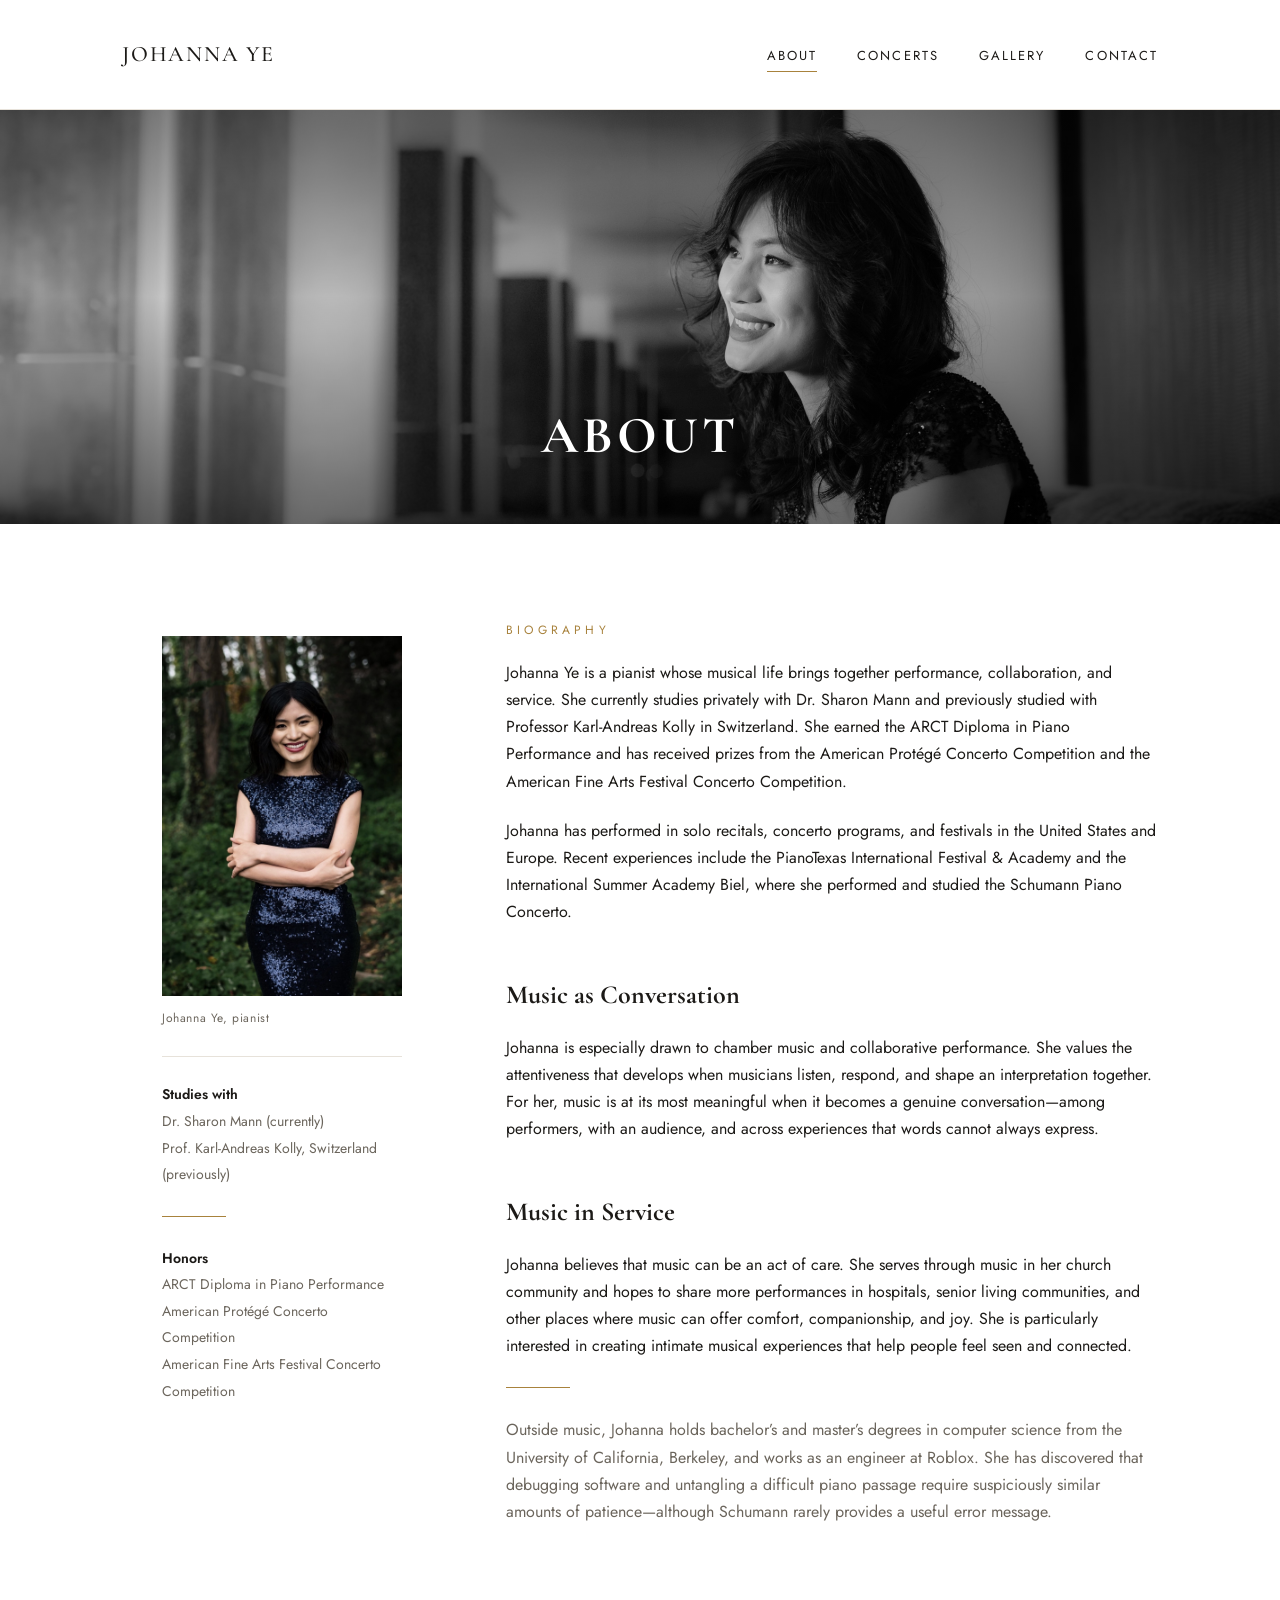
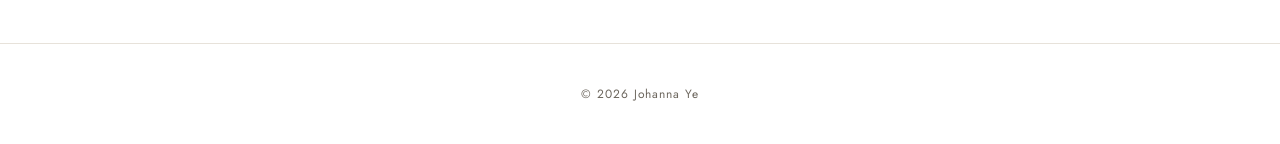
==== about.html @ 04911866 "Initial site: home, about, concerts, gallery, contact" ====
<!DOCTYPE html>
<html lang="en">
<head>
<meta charset="UTF-8">
<meta name="viewport" content="width=device-width, initial-scale=1.0">
<title>About | Johanna Ye</title>
<meta name="description" content="Biography of pianist Johanna Ye.">
<link rel="preconnect" href="https://fonts.googleapis.com">
<link rel="preconnect" href="https://fonts.gstatic.com" crossorigin>
<link href="https://fonts.googleapis.com/css2?family=Cormorant+Garamond:wght@400;500;600&family=Jost:wght@400;500;600&display=swap" rel="stylesheet">
<link rel="stylesheet" href="css/style.css">
</head>
<body>

<header class="site-header is-solid">
  <div class="wrap header-row">
    <a class="brand" href="index.html">Johanna Ye</a>
    <button class="nav-toggle" aria-label="Toggle navigation"><span></span><span></span><span></span></button>
    <nav class="main-nav">
      <ul>
        <li><a class="active" href="about.html">About</a></li>
        <li><a href="concerts.html">Concerts</a></li>
        <li><a href="gallery.html">Gallery</a></li>
        <li><a href="contact.html">Contact</a></li>
      </ul>
    </nav>
  </div>
</header>

<section class="page-hero">
  <img src="images/hero.jpg" alt="Johanna Ye, pianist">
  <div class="hero-overlay"></div>
  <h1 class="page-title">About</h1>
</section>

<main>
  <section class="section">
    <div class="wrap">
      <div class="bio-grid">
        <figure class="bio-photo">
          <img src="images/gallery-outdoor.jpg" alt="Johanna Ye">
          <figcaption>Johanna Ye, pianist</figcaption>
          <div class="credentials">
            <strong>Studies with</strong><br>
            Dr. Sharon Mann (currently)<br>
            Prof. Karl-Andreas Kolly, Switzerland (previously)
            <div class="rule"></div>
            <strong>Honors</strong><br>
            ARCT Diploma in Piano Performance<br>
            American Protégé Concerto Competition<br>
            American Fine Arts Festival Concerto Competition
          </div>
        </figure>

        <div class="bio-copy">
          <p class="section-kicker">Biography</p>
          <p>Johanna Ye is a pianist whose musical life brings together performance, collaboration, and service. She currently studies privately with Dr. Sharon Mann and previously studied with Professor Karl-Andreas Kolly in Switzerland. She earned the ARCT Diploma in Piano Performance and has received prizes from the American Protégé Concerto Competition and the American Fine Arts Festival Concerto Competition.</p>
          <p>Johanna has performed in solo recitals, concerto programs, and festivals in the United States and Europe. Recent experiences include the PianoTexas International Festival &amp; Academy and the International Summer Academy Biel, where she performed and studied the Schumann Piano Concerto.</p>

          <h2 class="subhead">Music as Conversation</h2>
          <p>Johanna is especially drawn to chamber music and collaborative performance. She values the attentiveness that develops when musicians listen, respond, and shape an interpretation together. For her, music is at its most meaningful when it becomes a genuine conversation&mdash;among performers, with an audience, and across experiences that words cannot always express.</p>

          <h2 class="subhead">Music in Service</h2>
          <p>Johanna believes that music can be an act of care. She serves through music in her church community and hopes to share more performances in hospitals, senior living communities, and other places where music can offer comfort, companionship, and joy. She is particularly interested in creating intimate musical experiences that help people feel seen and connected.</p>

          <div class="rule"></div>
          <p class="muted">Outside music, Johanna holds bachelor&rsquo;s and master&rsquo;s degrees in computer science from the University of California, Berkeley, and works as an engineer at Roblox. She has discovered that debugging software and untangling a difficult piano passage require suspiciously similar amounts of patience&mdash;although Schumann rarely provides a useful error message.</p>
        </div>
      </div>
    </div>
  </section>
</main>

<footer class="site-footer">
  <div class="wrap">&copy; <span id="year"></span> Johanna Ye</div>
</footer>

<script src="js/main.js"></script>
<script>document.getElementById("year").textContent = new Date().getFullYear();</script>
</body>
</html>
---- css/style.css ----
:root {
  --gold: #a8823c;
  --gold-light: #c9a35f;
  --ink: #1c1a17;
  --paper: #ffffff;
  --paper-warm: #faf8f5;
  --line: #e7e2da;
  --muted: #6b655c;
  --serif: "Cormorant Garamond", Georgia, "Times New Roman", serif;
  --sans: "Jost", "Helvetica Neue", Arial, sans-serif;
}

* { box-sizing: border-box; }

html { scroll-behavior: smooth; }

body {
  margin: 0;
  font-family: var(--sans);
  color: var(--ink);
  background: var(--paper);
  font-size: 16px;
  line-height: 1.7;
  -webkit-font-smoothing: antialiased;
}

a { color: inherit; text-decoration: none; }

img { max-width: 100%; display: block; }

.wrap {
  max-width: 1100px;
  margin: 0 auto;
  padding: 0 32px;
}

/* Header / Nav */

.site-header {
  position: absolute;
  top: 0;
  left: 0;
  right: 0;
  z-index: 20;
  padding: 36px 0;
}

.site-header.is-solid {
  position: relative;
  background: var(--paper);
  border-bottom: 1px solid var(--line);
}

.header-row {
  display: flex;
  align-items: center;
  justify-content: space-between;
}

.brand {
  font-family: var(--serif);
  font-size: 22px;
  letter-spacing: 0.08em;
  text-transform: uppercase;
  font-weight: 500;
}

.site-header.on-photo .brand,
.site-header.on-photo .nav a {
  color: #fff;
  text-shadow: 0 1px 6px rgba(0,0,0,0.35);
}

.site-header.on-photo {
  transition: background 0.3s ease, border-color 0.3s ease, padding 0.3s ease;
}

.site-header.on-photo.scrolled {
  position: fixed;
  background: rgba(255,255,255,0.96);
  border-bottom: 1px solid var(--line);
  padding: 18px 0;
}

.site-header.on-photo.scrolled .brand,
.site-header.on-photo.scrolled nav.main-nav a {
  color: var(--ink);
  text-shadow: none;
}

nav.main-nav ul {
  list-style: none;
  display: flex;
  gap: 40px;
  margin: 0;
  padding: 0;
}

nav.main-nav a {
  font-size: 13px;
  letter-spacing: 0.16em;
  text-transform: uppercase;
  padding-bottom: 6px;
  border-bottom: 1px solid transparent;
  transition: border-color 0.25s ease, opacity 0.25s ease;
}

nav.main-nav a:hover,
nav.main-nav a.active {
  border-bottom-color: var(--gold);
}

.nav-toggle {
  display: none;
  flex-direction: column;
  gap: 5px;
  background: none;
  border: 0;
  cursor: pointer;
  padding: 4px;
}

.nav-toggle span {
  width: 24px;
  height: 1px;
  background: currentColor;
}

@media (max-width: 700px) {
  .nav-toggle { display: flex; }

  nav.main-nav {
    position: absolute;
    top: 100%;
    left: 0;
    right: 0;
    background: var(--paper);
    border-bottom: 1px solid var(--line);
    max-height: 0;
    overflow: hidden;
    transition: max-height 0.3s ease;
  }

  nav.main-nav.open { max-height: 320px; }

  nav.main-nav ul {
    flex-direction: column;
    gap: 0;
    padding: 8px 32px 20px;
  }

  nav.main-nav a {
    display: block;
    padding: 12px 0;
    color: var(--ink) !important;
    text-shadow: none !important;
  }

  .site-header.on-photo.scrolled,
  .site-header { background: var(--paper); }

  .site-header.on-photo:not(.scrolled) nav.main-nav {
    background: rgba(20,18,16,0.96);
  }

  .site-header.on-photo:not(.scrolled) nav.main-nav a {
    color: #fff !important;
  }
}

/* Hero */

.hero {
  position: relative;
  height: 100vh;
  min-height: 560px;
  width: 100%;
  overflow: hidden;
  background: #0d0c0b;
}

.hero img {
  width: 100%;
  height: 100%;
  object-fit: cover;
  object-position: 60% 30%;
  opacity: 0.94;
}

.hero-overlay {
  position: absolute;
  inset: 0;
  background: linear-gradient(180deg, rgba(0,0,0,0.35) 0%, rgba(0,0,0,0.05) 35%, rgba(0,0,0,0.55) 100%);
}

.hero-caption {
  position: absolute;
  left: 0;
  right: 0;
  bottom: 64px;
  text-align: center;
  color: #fff;
}

.hero-caption .name {
  font-family: var(--serif);
  font-size: clamp(40px, 7vw, 78px);
  letter-spacing: 0.04em;
  margin: 0;
  text-shadow: 0 2px 18px rgba(0,0,0,0.4);
}

.hero-caption .role {
  margin-top: 10px;
  font-size: 14px;
  letter-spacing: 0.5em;
  text-transform: uppercase;
  color: var(--gold-light);
}

/* Page hero (smaller, for interior pages) */

.page-hero {
  position: relative;
  height: 46vh;
  min-height: 300px;
  width: 100%;
  overflow: hidden;
  background: #0d0c0b;
}

.page-hero img {
  width: 100%;
  height: 100%;
  object-fit: cover;
  object-position: 50% 25%;
}

.page-hero .hero-overlay {
  background: linear-gradient(180deg, rgba(0,0,0,0.45) 0%, rgba(0,0,0,0.15) 45%, rgba(0,0,0,0.55) 100%);
}

.page-hero .page-title {
  position: absolute;
  left: 0;
  right: 0;
  bottom: 44px;
  text-align: center;
  color: #fff;
  font-family: var(--serif);
  font-size: clamp(32px, 5vw, 52px);
  letter-spacing: 0.08em;
  text-transform: uppercase;
  margin: 0;
  text-shadow: 0 2px 14px rgba(0,0,0,0.4);
}

/* Sections */

main { display: block; }

.section {
  padding: 96px 0;
}

.section-narrow {
  max-width: 760px;
  margin: 0 auto;
}

.section-title {
  font-family: var(--serif);
  font-size: 34px;
  letter-spacing: 0.04em;
  margin: 0 0 8px;
}

.section-kicker {
  font-size: 12px;
  letter-spacing: 0.35em;
  text-transform: uppercase;
  color: var(--gold);
  margin: 0 0 18px;
}

.rule {
  width: 64px;
  height: 1px;
  background: var(--gold);
  margin: 28px 0;
}

.rule.center { margin-left: auto; margin-right: auto; }

p { margin: 0 0 22px; color: var(--ink); }

.lede {
  font-family: var(--serif);
  font-size: 24px;
  line-height: 1.6;
  color: var(--ink);
}

.muted { color: var(--muted); }

/* Bio page */

.bio-grid {
  display: grid;
  grid-template-columns: 320px 1fr;
  gap: 64px;
  align-items: start;
}

.bio-photo img {
  width: 100%;
  filter: grayscale(15%);
}

.bio-photo figcaption {
  margin-top: 12px;
  font-size: 12px;
  color: var(--muted);
  letter-spacing: 0.05em;
}

.credentials {
  margin-top: 28px;
  padding-top: 24px;
  border-top: 1px solid var(--line);
  font-size: 14px;
  color: var(--muted);
  line-height: 1.9;
}

.credentials strong {
  color: var(--ink);
  font-weight: 600;
}

.subhead {
  font-family: var(--serif);
  font-size: 26px;
  margin: 48px 0 16px;
}

.subhead:first-child { margin-top: 0; }

/* Concerts */

.concert-list {
  list-style: none;
  margin: 0;
  padding: 0;
}

.concert-item {
  display: grid;
  grid-template-columns: 140px 1fr;
  gap: 32px;
  padding: 28px 0;
  border-bottom: 1px solid var(--line);
}

.concert-item .date {
  font-family: var(--serif);
  font-size: 20px;
  color: var(--gold);
}

.concert-item .date .year {
  display: block;
  font-family: var(--sans);
  font-size: 12px;
  letter-spacing: 0.1em;
  color: var(--muted);
  margin-top: 2px;
}

.concert-item .program {
  font-weight: 500;
  margin-bottom: 4px;
}

.concert-item .venue {
  color: var(--muted);
  font-size: 14px;
}

.empty-note {
  text-align: center;
  padding: 40px 0;
  color: var(--muted);
  font-style: italic;
}

/* Gallery */

.gallery-grid {
  display: grid;
  grid-template-columns: repeat(2, 1fr);
  gap: 24px;
}

.gallery-grid figure {
  margin: 0;
  overflow: hidden;
  background: var(--paper-warm);
}

.gallery-grid img {
  width: 100%;
  height: 100%;
  object-fit: cover;
  transition: transform 0.6s ease;
}

.gallery-grid a:hover img {
  transform: scale(1.04);
}

.video-block {
  margin-top: 16px;
}

.video-frame {
  position: relative;
  padding-bottom: 56.25%;
  height: 0;
  overflow: hidden;
  background: #000;
}

.video-frame iframe {
  position: absolute;
  inset: 0;
  width: 100%;
  height: 100%;
  border: 0;
}

.video-caption {
  margin-top: 14px;
  font-size: 14px;
  color: var(--muted);
}

/* Contact */

.contact-grid {
  display: grid;
  grid-template-columns: 1fr 1px 1.3fr;
  gap: 64px;
  align-items: start;
}

.contact-divider {
  background: var(--line);
  height: 100%;
  min-height: 320px;
}

.contact-side {
  text-align: center;
  padding-top: 12px;
}

.contact-side .role-name {
  font-family: var(--serif);
  font-size: 26px;
  color: var(--gold);
}

.social-links {
  margin-top: 40px;
  display: flex;
  justify-content: center;
  gap: 28px;
  font-size: 13px;
  letter-spacing: 0.14em;
  text-transform: uppercase;
}

.social-links a { border-bottom: 1px solid var(--gold); padding-bottom: 3px; }

.contact-form-heading {
  text-align: center;
  margin-bottom: 40px;
}

.contact-form-heading h2 {
  font-family: var(--serif);
  color: var(--gold);
  font-size: 28px;
  margin: 0 0 10px;
}

.contact-form-heading p {
  color: var(--muted);
  margin: 0;
}

.contact-form .field-row {
  display: grid;
  grid-template-columns: 1fr 1fr;
  gap: 32px;
}

.contact-form .field {
  margin-bottom: 30px;
}

.contact-form label {
  display: block;
  font-size: 14px;
  color: var(--ink);
  margin-bottom: 10px;
}

.contact-form input,
.contact-form textarea {
  width: 100%;
  border: none;
  border-bottom: 1px solid var(--ink);
  background: transparent;
  font-family: var(--sans);
  font-size: 15px;
  padding: 6px 2px;
  color: var(--ink);
}

.contact-form input:focus,
.contact-form textarea:focus {
  outline: none;
  border-bottom-color: var(--gold);
}

.contact-form textarea {
  resize: vertical;
  min-height: 110px;
}

.contact-form .submit-row {
  text-align: center;
  margin-top: 12px;
}

.contact-form button {
  font-family: var(--serif);
  font-size: 18px;
  color: var(--gold);
  background: none;
  border: 1px solid var(--gold);
  padding: 12px 40px;
  cursor: pointer;
  transition: background 0.25s ease, color 0.25s ease;
}

.contact-form button:hover {
  background: var(--gold);
  color: #fff;
}

.form-status {
  text-align: center;
  margin-top: 20px;
  font-size: 14px;
}

.form-status.success { color: #4c6b3a; }
.form-status.error { color: #a33b2b; }

@media (max-width: 760px) {
  .contact-grid { grid-template-columns: 1fr; }
  .contact-divider { display: none; }
  .contact-form .field-row { grid-template-columns: 1fr; gap: 0; }
}

/* Footer */

footer.site-footer {
  border-top: 1px solid var(--line);
  padding: 40px 0;
  text-align: center;
  font-size: 12px;
  letter-spacing: 0.08em;
  color: var(--muted);
}

/* Responsive */

@media (max-width: 860px) {
  .bio-grid { grid-template-columns: 1fr; }
  .gallery-grid { grid-template-columns: 1fr; }
  nav.main-nav ul { gap: 22px; }
  .section { padding: 64px 0; }
}

@media (max-width: 620px) {
  .site-header { padding: 22px 0; }
  nav.main-nav ul { gap: 14px; }
  nav.main-nav a { font-size: 11px; letter-spacing: 0.08em; }
  .wrap { padding: 0 20px; }
  .concert-item { grid-template-columns: 1fr; gap: 6px; }
}
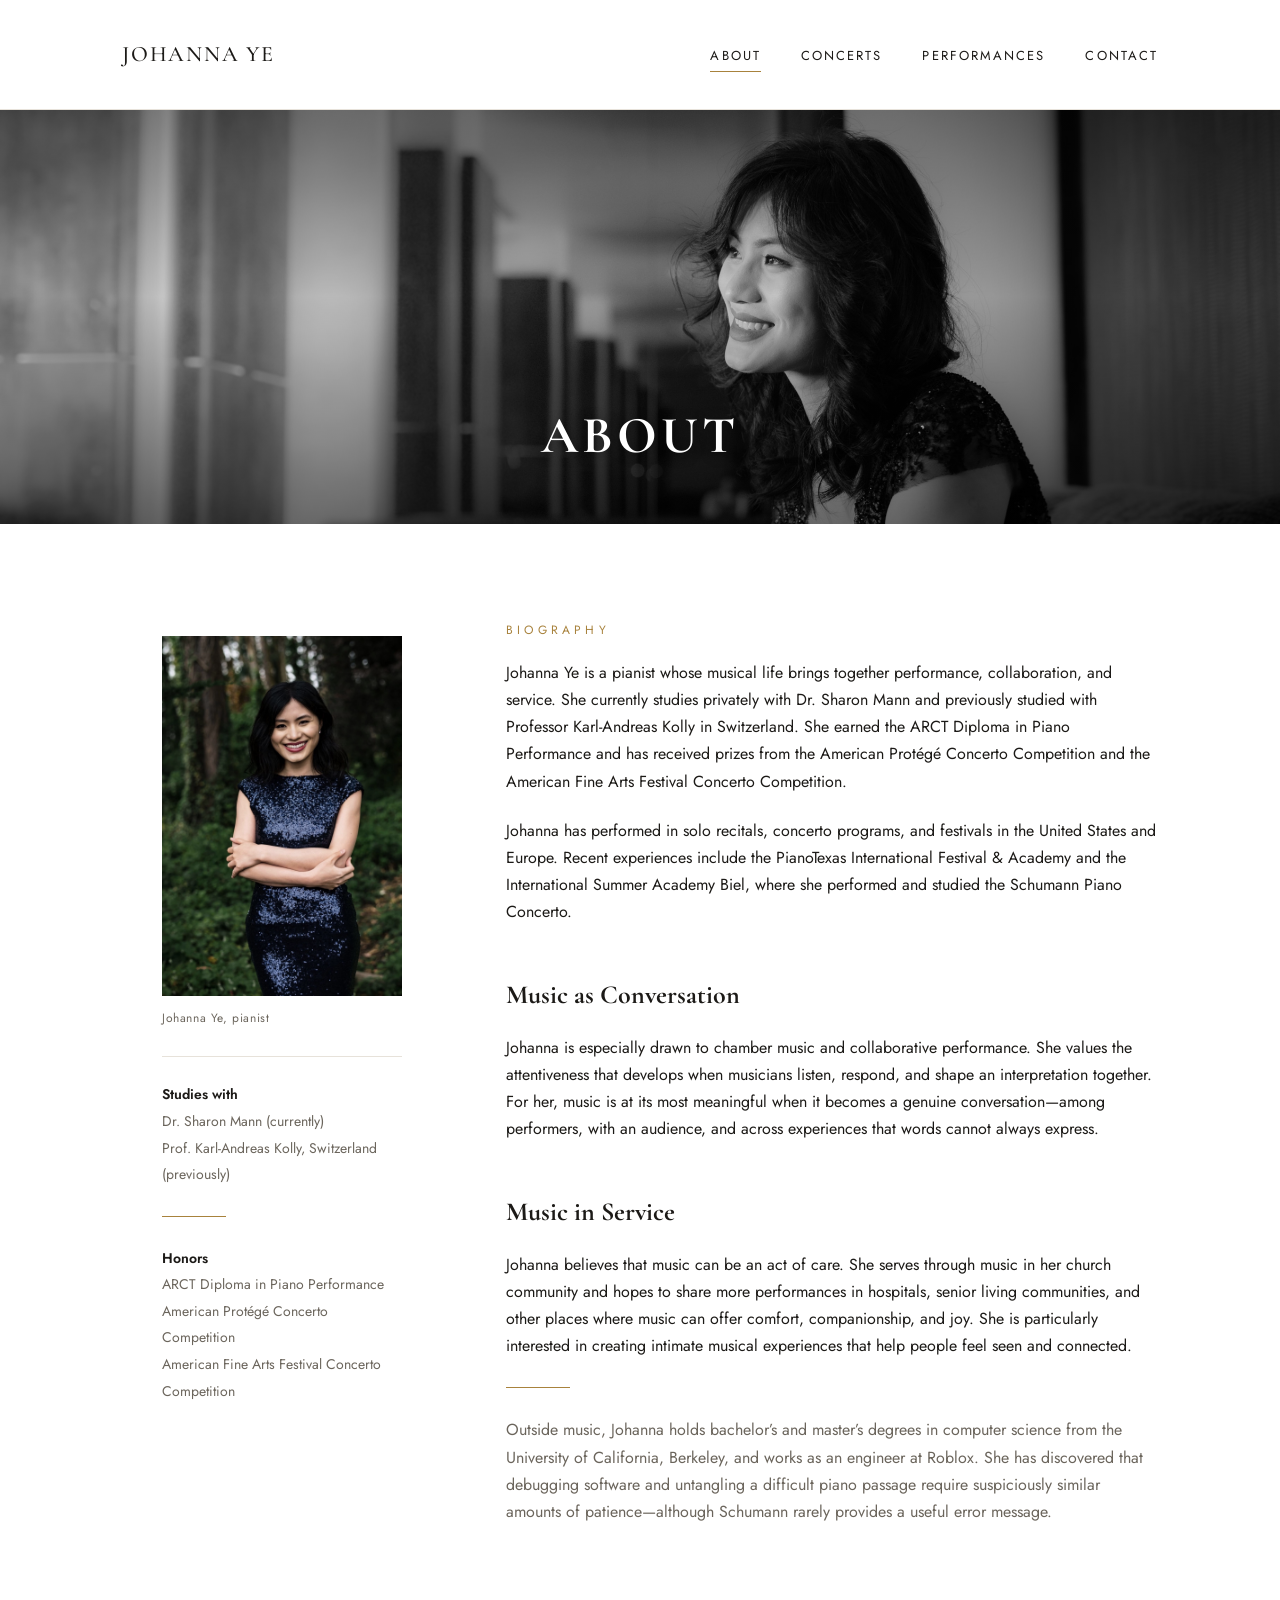
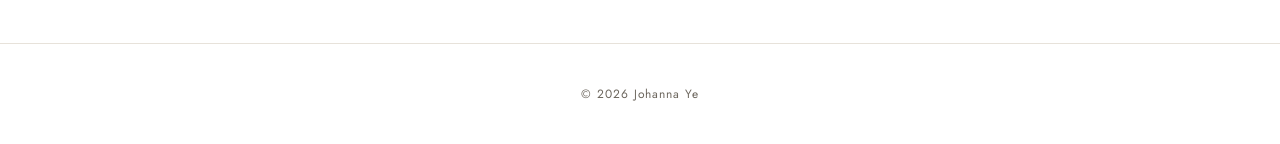
==== commit 0f7c959e: "Rename Gallery to Performances, swap video credits, drop photo grid, match Concerts hero to Contact " ====
--- a/about.html
+++ b/about.html
@@ -20,7 +20,7 @@
       <ul>
         <li><a class="active" href="about.html">About</a></li>
         <li><a href="concerts.html">Concerts</a></li>
-        <li><a href="gallery.html">Gallery</a></li>
+        <li><a href="gallery.html">Performances</a></li>
         <li><a href="contact.html">Contact</a></li>
       </ul>
     </nav>
--- a/css/style.css
+++ b/css/style.css
@@ -445,6 +445,20 @@
   color: var(--muted);
 }
 
+.video-label {
+  font-family: var(--serif);
+  font-size: 20px;
+  color: var(--gold);
+  margin: 0 0 16px;
+}
+
+.video-credits {
+  margin-top: 10px;
+  font-size: 13px;
+  line-height: 1.9;
+  color: var(--muted);
+}
+
 /* Contact */
 
 .contact-grid {
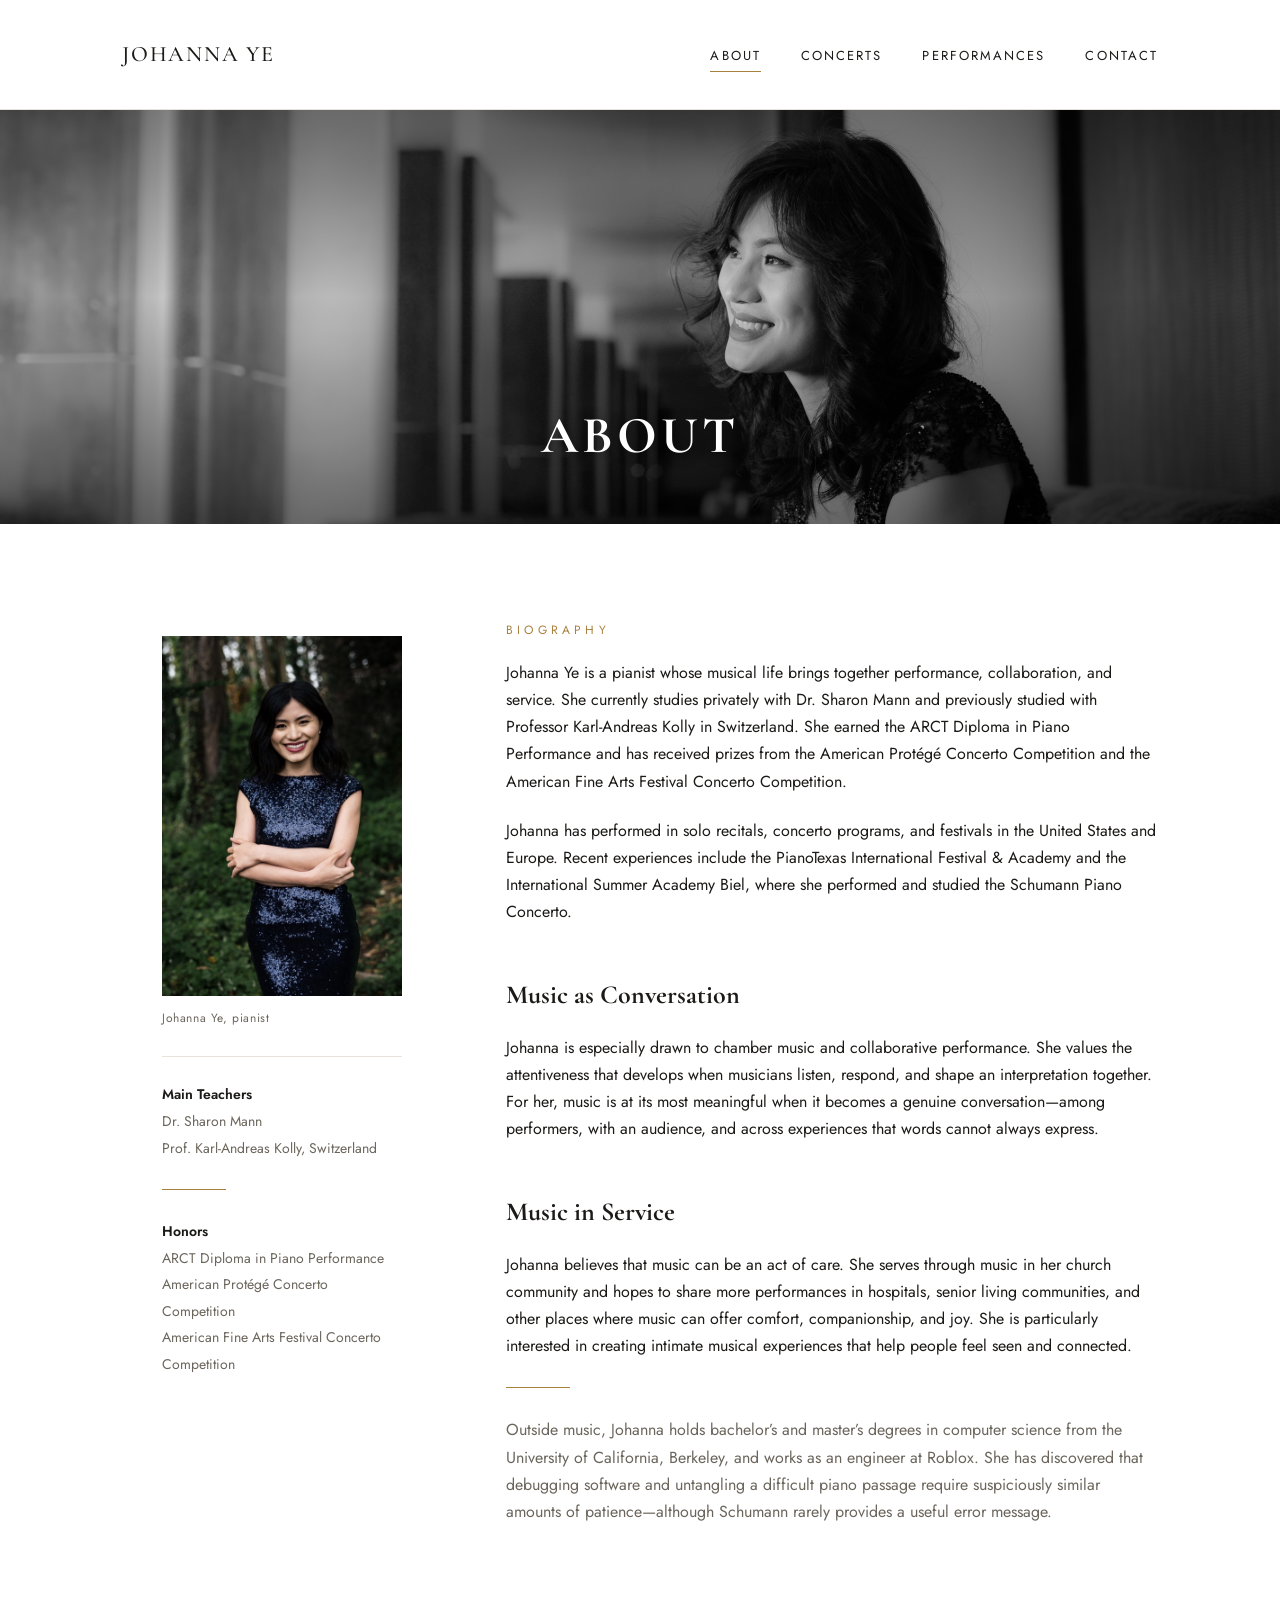
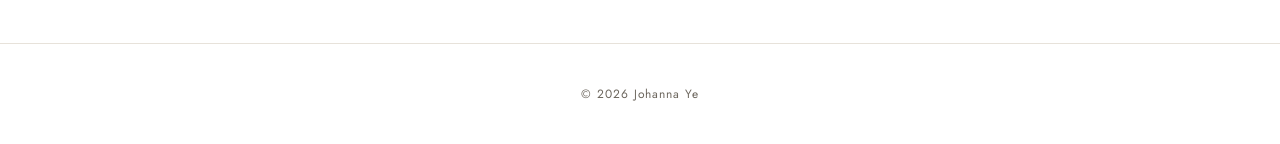
==== commit 3bd0297d: "Simplify teachers credential label" ====
--- a/about.html
+++ b/about.html
@@ -41,9 +41,9 @@
           <img src="images/gallery-outdoor.jpg" alt="Johanna Ye">
           <figcaption>Johanna Ye, pianist</figcaption>
           <div class="credentials">
-            <strong>Studies with</strong><br>
-            Dr. Sharon Mann (currently)<br>
-            Prof. Karl-Andreas Kolly, Switzerland (previously)
+            <strong>Main Teachers</strong><br>
+            Dr. Sharon Mann<br>
+            Prof. Karl-Andreas Kolly, Switzerland
             <div class="rule"></div>
             <strong>Honors</strong><br>
             ARCT Diploma in Piano Performance<br>
--- a/css/style.css
+++ b/css/style.css
@@ -66,9 +66,9 @@
 }
 
 .site-header.on-photo .brand,
-.site-header.on-photo .nav a {
+.site-header.on-photo nav.main-nav a {
   color: #fff;
-  text-shadow: 0 1px 6px rgba(0,0,0,0.35);
+  text-shadow: 0 1px 3px rgba(0,0,0,0.9), 0 1px 10px rgba(0,0,0,0.6);
 }
 
 .site-header.on-photo {
@@ -190,7 +190,7 @@
 .hero-overlay {
   position: absolute;
   inset: 0;
-  background: linear-gradient(180deg, rgba(0,0,0,0.35) 0%, rgba(0,0,0,0.05) 35%, rgba(0,0,0,0.55) 100%);
+  background: linear-gradient(180deg, rgba(0,0,0,0.6) 0%, rgba(0,0,0,0.15) 18%, rgba(0,0,0,0.05) 38%, rgba(0,0,0,0.55) 100%);
 }
 
 .hero-caption {
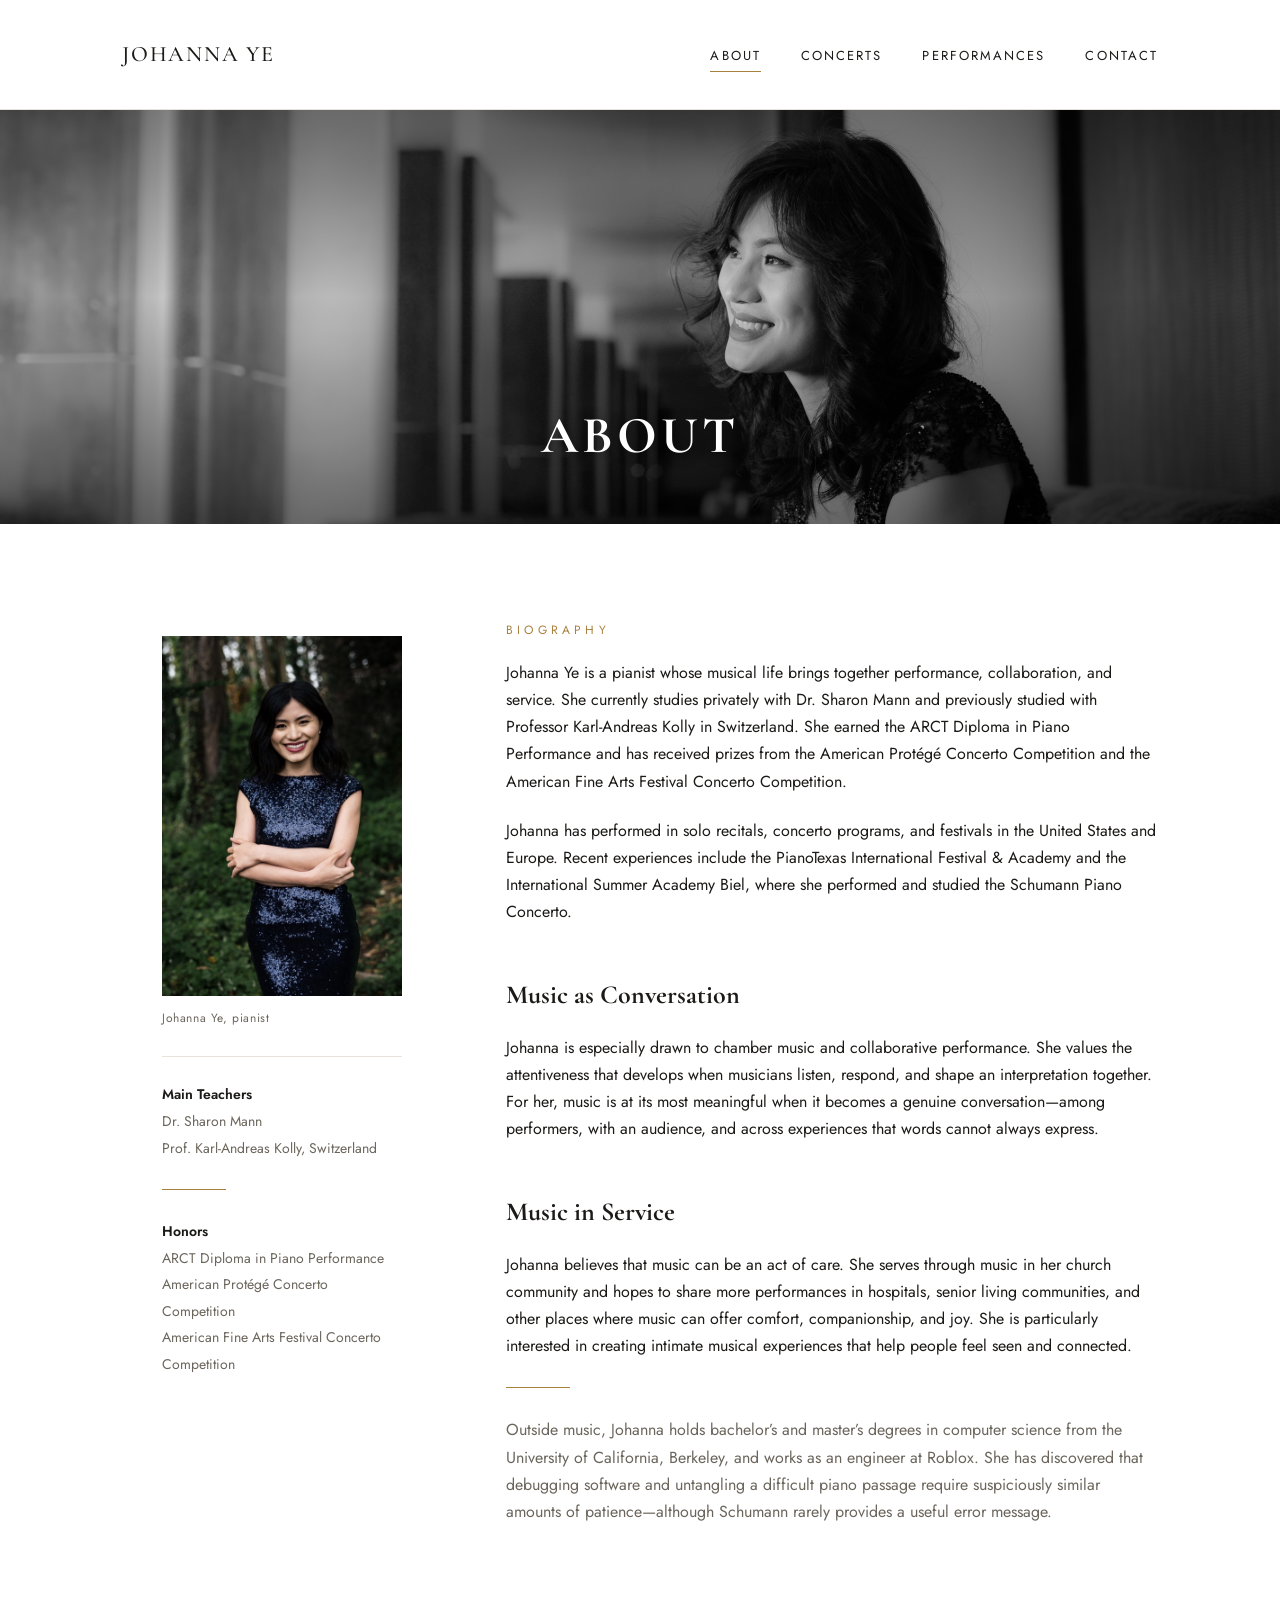
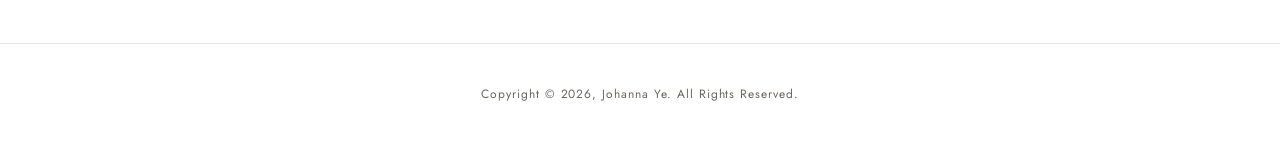
==== commit 8b73b4e9: "Update footer copyright text" ====
--- a/about.html
+++ b/about.html
@@ -72,7 +72,7 @@
 </main>
 
 <footer class="site-footer">
-  <div class="wrap">&copy; <span id="year"></span> Johanna Ye</div>
+  <div class="wrap">Copyright &copy; <span id="year"></span>, Johanna Ye. All Rights Reserved.</div>
 </footer>
 
 <script src="js/main.js"></script>
